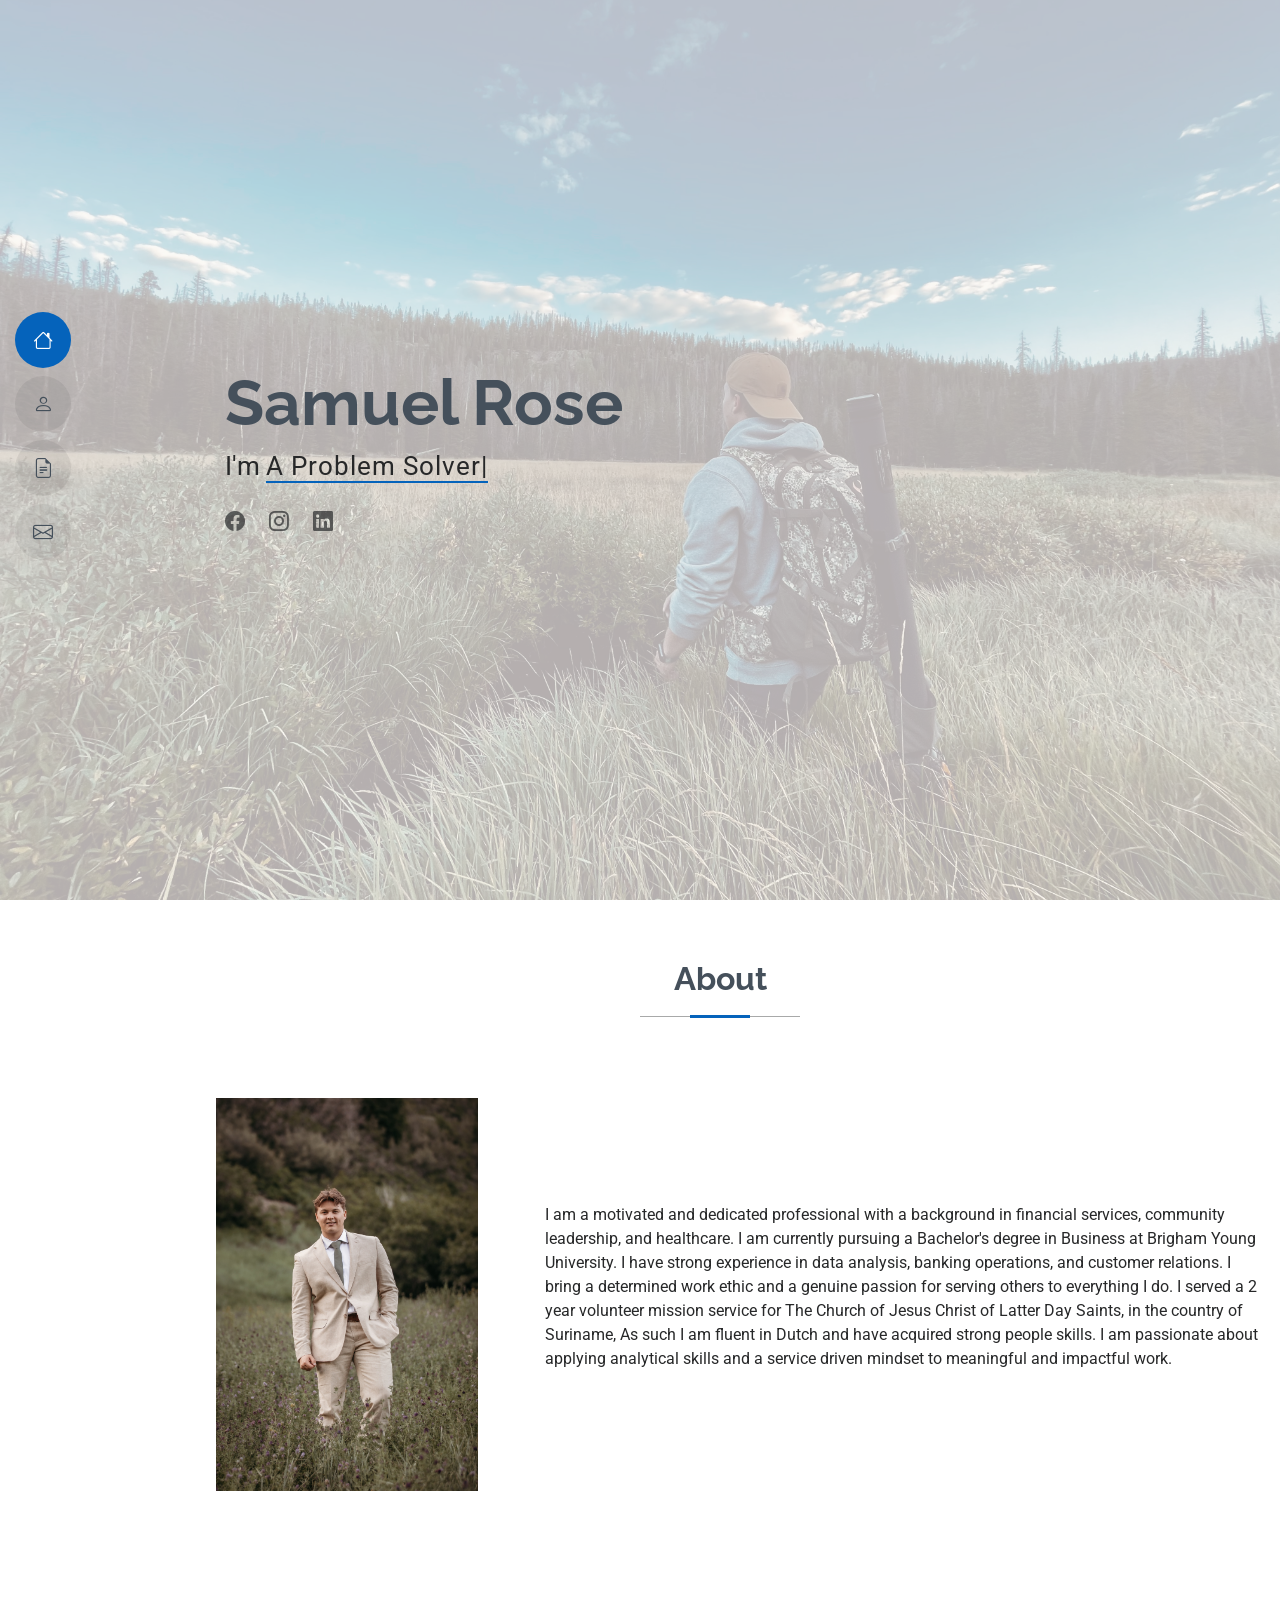
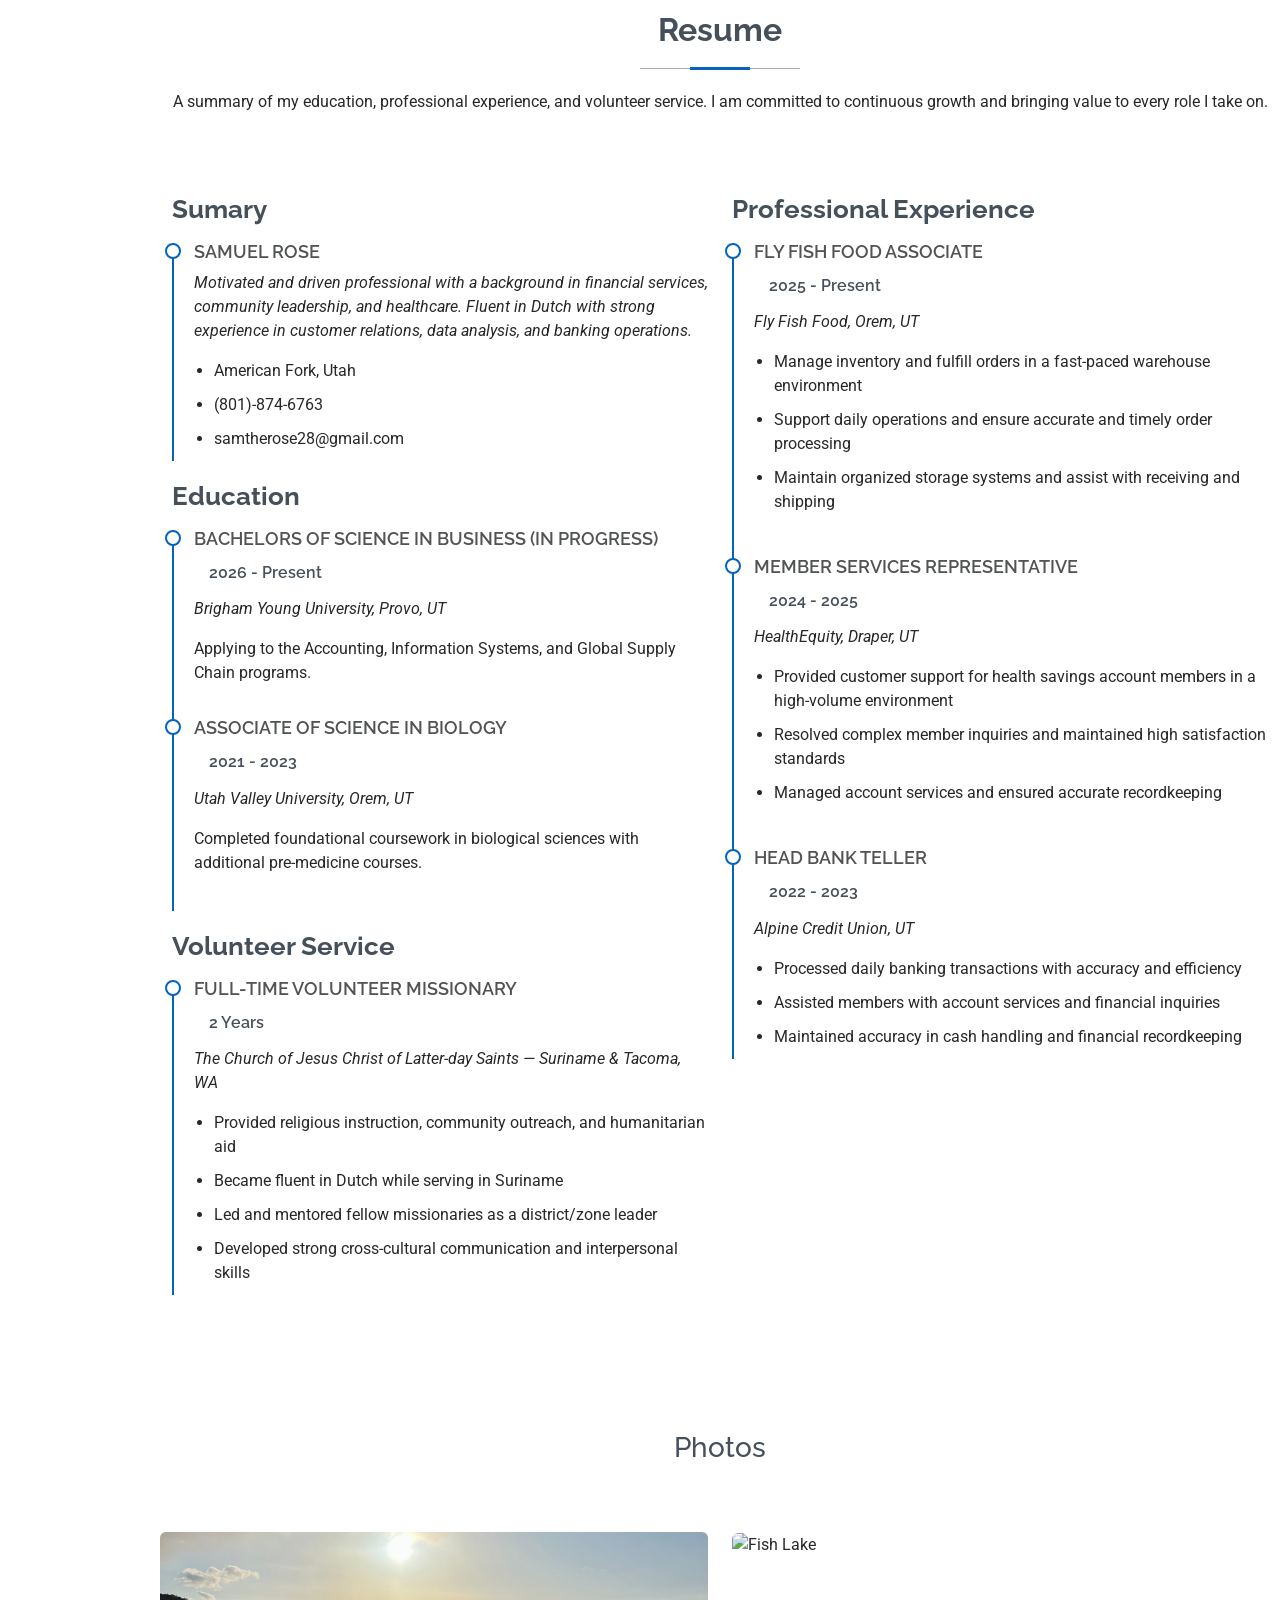
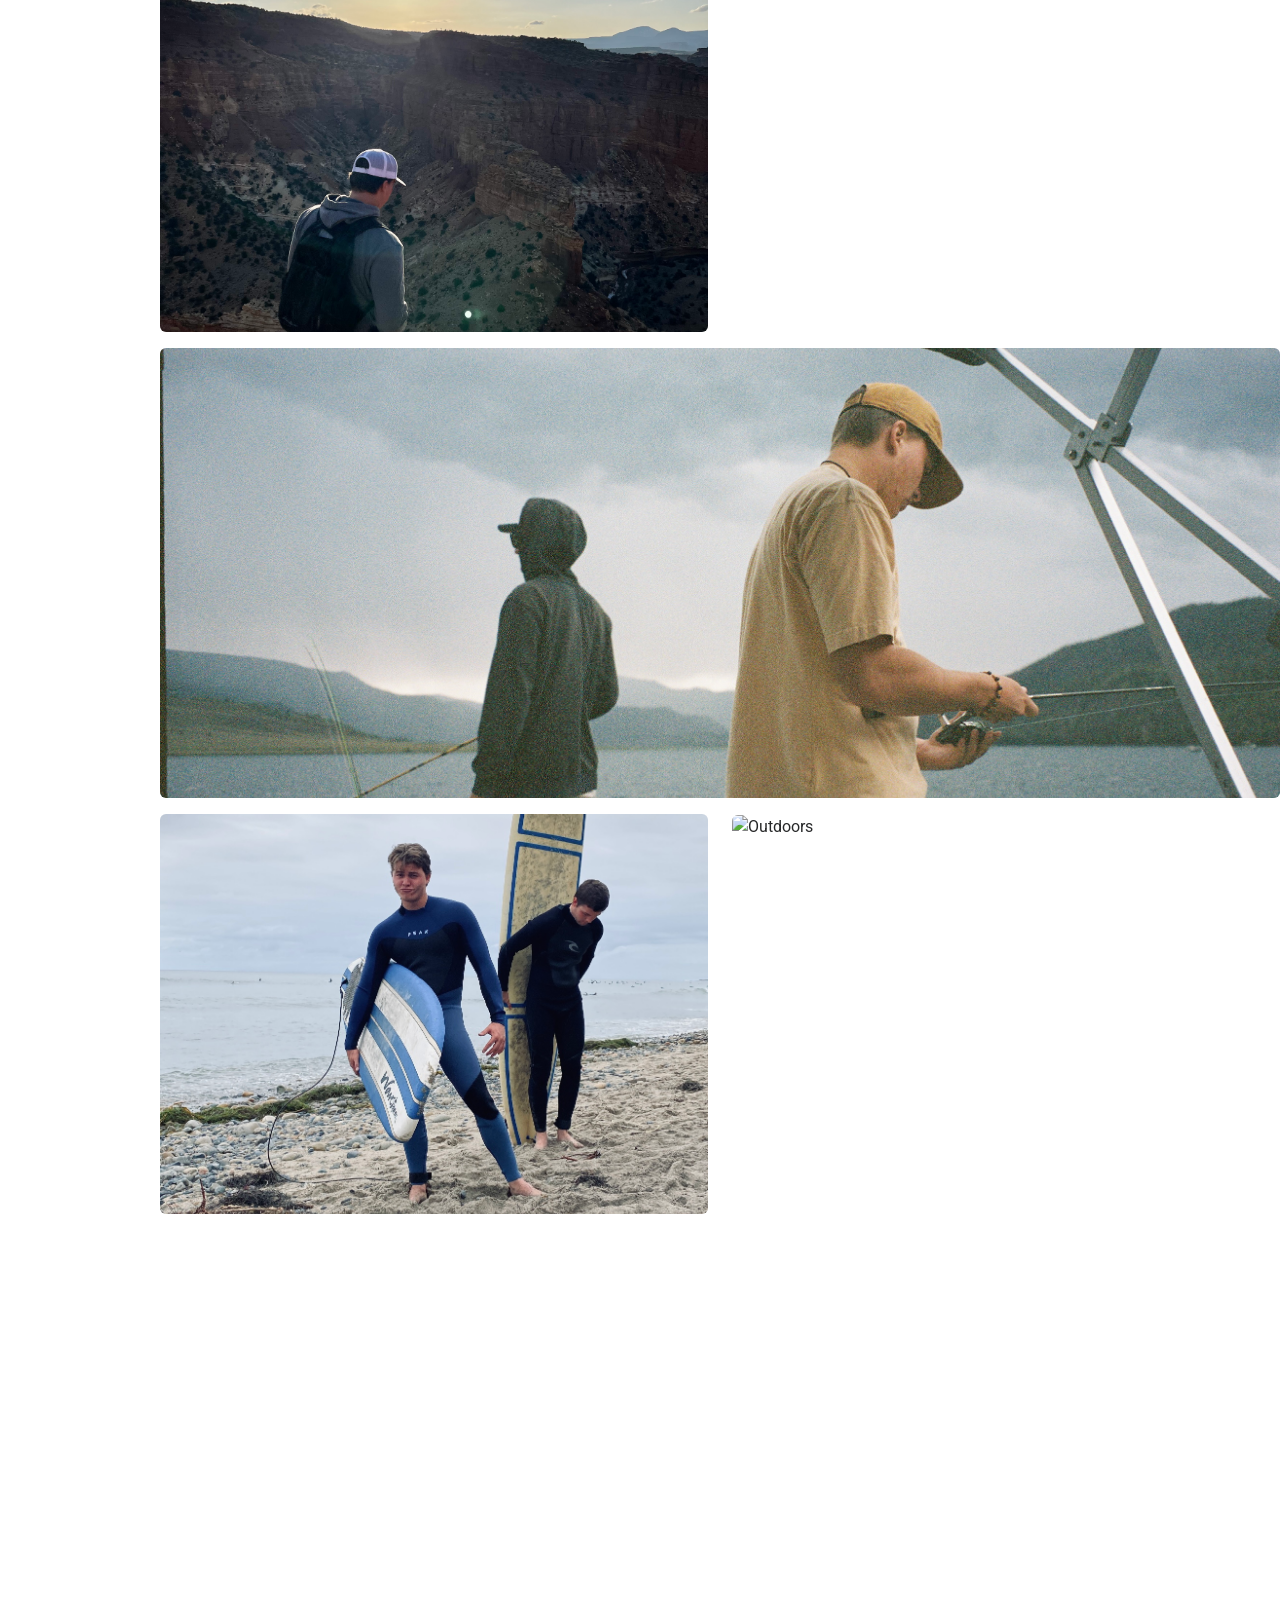
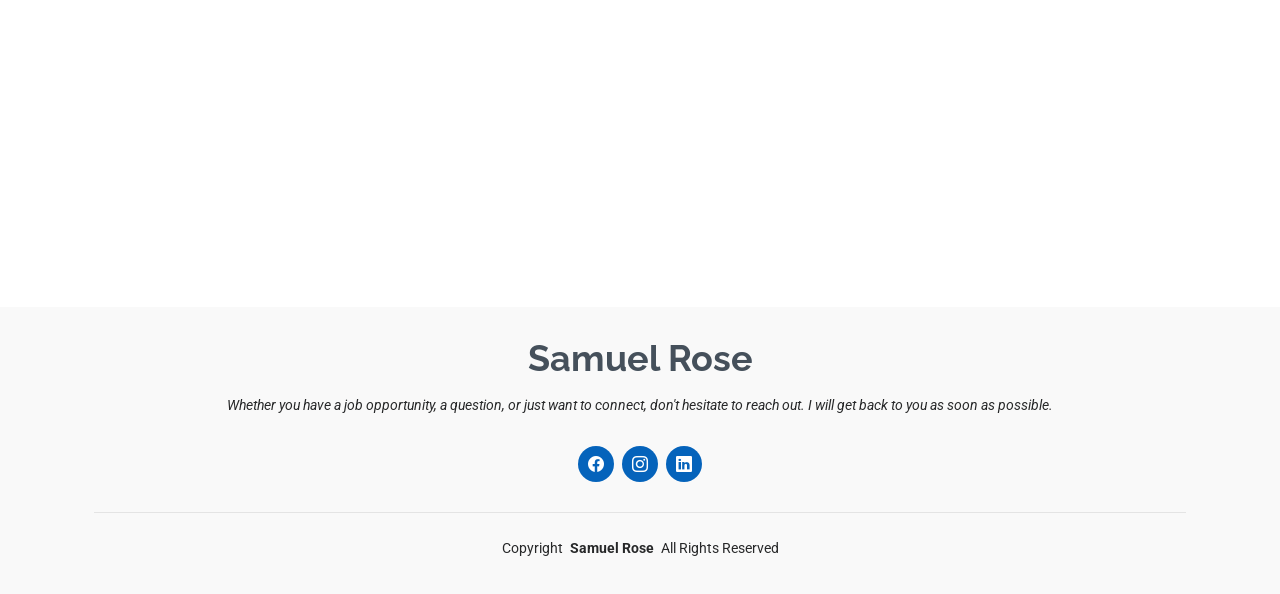
==== index.html @ a15b4a08 "Add files via upload" ====
<!DOCTYPE html>
<html lang="en">

<head>
  <meta charset="utf-8">
  <meta content="width=device-width, initial-scale=1.0" name="viewport">
  <title>Index - MyResume Bootstrap Template</title>
  <meta content="" name="description">
  <meta content="" name="keywords">

  <!-- Favicons -->
  <link href="assets/img/favicon.png" rel="icon">
  <link href="assets/img/apple-touch-icon.png" rel="apple-touch-icon">

  <!-- Fonts -->
  <link href="https://fonts.googleapis.com" rel="preconnect">
  <link href="https://fonts.gstatic.com" rel="preconnect" crossorigin>
  <link href="https://fonts.googleapis.com/css2?family=Roboto:ital,wght@0,100;0,300;0,400;0,500;0,700;0,900;1,100;1,300;1,400;1,500;1,700;1,900&family=Poppins:ital,wght@0,100;0,200;0,300;0,400;0,500;0,600;0,700;0,800;0,900;1,100;1,200;1,300;1,400;1,500;1,600;1,700;1,800;1,900&family=Raleway:ital,wght@0,100;0,200;0,300;0,400;0,500;0,600;0,700;0,800;0,900;1,100;1,200;1,300;1,400;1,500;1,600;1,700;1,800;1,900&display=swap" rel="stylesheet">

  <!-- Vendor CSS Files -->
  <link href="assets/vendor/bootstrap/css/bootstrap.min.css" rel="stylesheet">
  <link href="assets/vendor/bootstrap-icons/bootstrap-icons.css" rel="stylesheet">
  <link href="assets/vendor/aos/aos.css" rel="stylesheet">
  <link href="assets/vendor/glightbox/css/glightbox.min.css" rel="stylesheet">
  <link href="assets/vendor/swiper/swiper-bundle.min.css" rel="stylesheet">

  <!-- Main CSS File -->
  <link href="assets/css/main.css" rel="stylesheet">

  <!-- =======================================================
  * Template Name: MyResume
  * Template URL: https://bootstrapmade.com/free-html-bootstrap-template-my-resume/
  * Updated: Jun 29 2024 with Bootstrap v5.3.3
  * Author: BootstrapMade.com
  * License: https://bootstrapmade.com/license/
  ======================================================== -->
</head>

<body class="index-page">

  <header id="header" class="header d-flex flex-column justify-content-center">

    <i class="header-toggle d-xl-none bi bi-list"></i>

    <nav id="navmenu" class="navmenu">
      <ul>
        <li><a href="#hero" class="active"><i class="bi bi-house navicon"></i><span>Home</span></a></li>
        <li><a href="#about"><i class="bi bi-person navicon"></i><span>About</span></a></li>
        <li><a href="#resume"><i class="bi bi-file-earmark-text navicon"></i><span>Resume</span></a></li>
        <li><a href="#contact"><i class="bi bi-envelope navicon"></i><span>Contact</span></a></li>
      </ul>
    </nav>

  </header>

  <main class="main">

    <!-- Hero Section -->
    <section id="hero" class="hero section light-background">

      <img src="assets/img/outlook.jpeg" alt="">

      <div class="container" data-aos="zoom-out">
        <div class="row justify-content-center">
          <div class="col-lg-9">
            <h2>Samuel Rose</h2>
            <p>I'm <span class="typed" data-typed-items="A Problem Solver, A Community Leader, A BYU Buisness Student, "></span><span class="typed-cursor typed-cursor--blink" aria-hidden="true"></span></p>
            <div class="social-links">
              <!-- <a href="#"><i class="bi bi-twitter-x"></i></a> -->
              <a href="https://www.facebook.com/samuel.rose.71820/" target="_blank"><i class="bi bi-facebook"></i></a>
              <a href="https://www.instagram.com/slamboysam8/" target="_blank"><i class="bi bi-instagram"></i></a>
              <a href="https://www.linkedin.com/in/samuel-rose-536a78416/" target="_blank"><i class="bi bi-linkedin"></i></a>
            </div>
          </div>
        </div>
      </div>

    </section><!-- /Hero Section -->

    <!-- About Section -->
    <section id="about" class="about section">

      <!-- Section Title -->
      <div class="container section-title" data-aos="fade-up">
        <h2>About</h2>
        <p>
          
        </p>
      </div><!-- End Section Title -->
<!-- This section was not needed or wanted for my professional page at the moment. 
 may want to come back later to add. -->
      <div class="container" data-aos="fade-up" data-aos-delay="100">

        <div class="row gy-4 justify-content-center align-items-center">
  <div class="col-lg-4 order-1">
    <img src="assets/img/pro.JPG" class="img-fluid" alt="">
  </div>
  <div class="col-lg-8 order-2">
    <p>
      I am a motivated and dedicated professional with a background in financial services, 
          community leadership, and healthcare. I am currently pursuing a Bachelor's degree
          in Business at Brigham Young University. I have strong experience in data analysis, banking operations,
          and customer relations. I bring a determined work ethic 
          and a genuine passion for serving others to everything I do.
          I served a 2 year volunteer mission service for 
          The Church of Jesus Christ of Latter Day Saints, in the country of Suriname,
          As such I am fluent in Dutch and have acquired strong people skills.
          I am passionate about applying analytical skills and a service driven mindset to 
          meaningful and impactful work.
        </p>
  </div>
</div>
          <!-- <div class="col-lg-8 content">
            <h2>UI/UX Designer &amp; Web Developer.</h2>
            <p class="fst-italic py-3">
              Lorem ipsum dolor sit amet, consectetur adipiscing elit, sed do eiusmod tempor incididunt ut labore et dolore
              magna aliqua.
            </p>
            <div class="row">
              <div class="col-lg-6">
                <ul>
                  <li><i class="bi bi-chevron-right"></i> <strong>Birthday:</strong> <span>1 May 1995</span></li>
                  <li><i class="bi bi-chevron-right"></i> <strong>Website:</strong> <span>www.example.com</span></li>
                  <li><i class="bi bi-chevron-right"></i> <strong>Phone:</strong> <span>+123 456 7890</span></li>
                  <li><i class="bi bi-chevron-right"></i> <strong>City:</strong> <span>New York, USA</span></li>
                </ul>
              </div>
              <div class="col-lg-6">
                <ul>
                  <li><i class="bi bi-chevron-right"></i> <strong>Age:</strong> <span>30</span></li>
                  <li><i class="bi bi-chevron-right"></i> <strong>Degree:</strong> <span>Master</span></li>
                  <li><i class="bi bi-chevron-right"></i> <strong>Email:</strong> <span>email@example.com</span></li>
                  <li><i class="bi bi-chevron-right"></i> <strong>Freelance:</strong> <span>Available</span></li>
                </ul>
              </div>
            </div>
            <p class="py-3">
              Officiis eligendi itaque labore et dolorum mollitia officiis optio vero. Quisquam sunt adipisci omnis et ut. Nulla accusantium dolor incidunt officia tempore. Et eius omnis.
              Cupiditate ut dicta maxime officiis quidem quia. Sed et consectetur qui quia repellendus itaque neque.
            </p>
          </div>
        </div>

      </div> -->

    </section><!-- /About Section -->

    <!-- Stats Section -->
    <!--<section id="stats" class="stats section">

      <div class="container" data-aos="fade-up" data-aos-delay="100">

        <div class="row gy-4">

          <div class="col-lg-3 col-md-6 d-flex flex-column align-items-center">
            <i class="bi bi-emoji-smile"></i>
            <div class="stats-item">
              <span data-purecounter-start="0" data-purecounter-end="232" data-purecounter-duration="1" class="purecounter"></span>
              <p>Happy Clients</p>
            </div>
          </div>

          <div class="col-lg-3 col-md-6 d-flex flex-column align-items-center">
            <i class="bi bi-journal-richtext"></i>
            <div class="stats-item">
              <span data-purecounter-start="0" data-purecounter-end="521" data-purecounter-duration="1" class="purecounter"></span>
              <p>Projects</p>
            </div>
          </div> End Stats Item 

          <div class="col-lg-3 col-md-6 d-flex flex-column align-items-center">
            <i class="bi bi-headset"></i>
            <div class="stats-item">
              <span data-purecounter-start="0" data-purecounter-end="1463" data-purecounter-duration="1" class="purecounter"></span>
              <p>Hours Of Support</p>
            </div>
          </div> End Stats Item 

          <div class="col-lg-3 col-md-6 d-flex flex-column align-items-center">
            <i class="bi bi-people"></i>
            <div class="stats-item">
              <span data-purecounter-start="0" data-purecounter-end="15" data-purecounter-duration="1" class="purecounter"></span>
              <p>Hard Workers</p>
            </div>
          </div> End Stats Item 

        </div>

      </div>

     </section>/Stats Section  

     Skills Section 
    <section id="skills" class="skills section">

      <!-- Section Title 
      <div class="container section-title" data-aos="fade-up">
        <h2>Skills</h2>
        <p>Necessitatibus eius consequatur ex aliquid fuga eum quidem sint consectetur velit</p>
      </div> End Section Title 

      <div class="container" data-aos="fade-up" data-aos-delay="100">

        <div class="row skills-content skills-animation">

          <div class="col-lg-6">

            <div class="progress">
              <span class="skill"><span>HTML</span> <i class="val">100%</i></span>
              <div class="progress-bar-wrap">
                <div class="progress-bar" role="progressbar" aria-valuenow="100" aria-valuemin="0" aria-valuemax="100"></div>
              </div>
            </div> End Skills Item 

            <div class="progress">
              <span class="skill"><span>CSS</span> <i class="val">90%</i></span>
              <div class="progress-bar-wrap">
                <div class="progress-bar" role="progressbar" aria-valuenow="90" aria-valuemin="0" aria-valuemax="100"></div>
              </div>
            </div> End Skills Item 

            <div class="progress">
              <span class="skill"><span>JavaScript</span> <i class="val">75%</i></span>
              <div class="progress-bar-wrap">
                <div class="progress-bar" role="progressbar" aria-valuenow="75" aria-valuemin="0" aria-valuemax="100"></div>
              </div>
            </div> End Skills Item 

          </div>

          <div class="col-lg-6">

            <div class="progress">
              <span class="skill"><span>PHP</span> <i class="val">80%</i></span>
              <div class="progress-bar-wrap">
                <div class="progress-bar" role="progressbar" aria-valuenow="80" aria-valuemin="0" aria-valuemax="100"></div>
              </div>
            </div> End Skills Item 

            <div class="progress">
              <span class="skill"><span>WordPress/CMS</span> <i class="val">90%</i></span>
              <div class="progress-bar-wrap">
                <div class="progress-bar" role="progressbar" aria-valuenow="90" aria-valuemin="0" aria-valuemax="100"></div>
              </div>
            </div>!-- End Skills Item --

            <div class="progress">
              <span class="skill"><span>Photoshop</span> <i class="val">55%</i></span>
              <div class="progress-bar-wrap">
                <div class="progress-bar" role="progressbar" aria-valuenow="55" aria-valuemin="0" aria-valuemax="100"></div>
              </div>
            </div>!-- End Skills Item --

          </div>

        </div>

      </div>

    </section>!-- /Skills Section -->

    <!-- Resume Section -->
    <section id="resume" class="resume section">

      <!-- Section Title -->
      <div class="container section-title" data-aos="fade-up">
        <h2>Resume</h2>
        <p>A summary of my education, professional experience, and volunteer service. 
          I am committed to continuous growth and bringing value to every role I take on.</p>
      </div><!-- End Section Title -->

      <div class="container">

        <div class="row">

          <div class="col-lg-6" data-aos="fade-up" data-aos-delay="100">
            <h3 class="resume-title">Sumary</h3>

            <div class="resume-item pb-0">
              <h4>Samuel Rose</h4>
              <p><em>Motivated and driven professional with a background in financial services, community leadership, and healthcare. Fluent in Dutch with strong experience in customer relations, data analysis, and banking operations.</em></p>
              <ul>
                <li>American Fork, Utah</li>
                <li>(801)-874-6763</li>
                <li>samtherose28@gmail.com</li>
              </ul>
            </div><!-- Edn Resume Item -->

            <h3 class="resume-title">Education</h3>
            <div class="resume-item">
              <h4>Bachelors of Science in Business (in progress)</h4>
              <h5>2026 - Present</h5>
              <p><em>Brigham Young University, Provo, UT</em></p>
              <p>Applying to the Accounting, Information Systems, and Global Supply Chain programs.</p>
            </div><!-- Edn Resume Item -->

            <div class="resume-item">
              <h4>Associate of Science in Biology</h4>
              <h5>2021 - 2023</h5>
              <p><em>Utah Valley University, Orem, UT</em></p>
              <p>Completed foundational coursework in biological sciences with 
                additional pre-medicine courses.</p>
            </div><!-- End Resume Item -->

            <h3 class="resume-title">Volunteer Service</h3>
            <div class="resume-item">
              <h4>Full-Time Volunteer Missionary</h4>
              <h5>2 Years</h5>
              <p><em>The Church of Jesus Christ of Latter-day Saints — Suriname &amp; Tacoma, WA</em></p>
              <ul>
                <li>Provided religious instruction, community outreach, and humanitarian aid</li>
                <li>Became fluent in Dutch while serving in Suriname</li>
                <li>Led and mentored fellow missionaries as a district/zone leader</li>
                <li>Developed strong cross-cultural communication and interpersonal skills</li>
              </ul>
            </div><!-- End Resume Item -->

          </div>

          <div class="col-lg-6" data-aos="fade-up" data-aos-delay="200">
            <h3 class="resume-title">Professional Experience</h3>
            <div class="resume-item">
              <h4>Fly Fish Food Associate</h4>
              <h5>2025 - Present</h5>
              <p><em>Fly Fish Food, Orem, UT </em></p>
              <ul>
                <li>Manage inventory and fulfill orders in a fast-paced warehouse environment</li>
                <li>Support daily operations and ensure accurate and timely order processing</li>
                <li>Maintain organized storage systems and assist with receiving and shipping</li>
              </ul>
            </div><!-- Edn Resume Item -->

            <div class="resume-item">
              <h4>Member Services Representative</h4>
              <h5>2024 - 2025</h5>
              <p><em>HealthEquity, Draper, UT</em></p>
              <ul>
                <li>Provided customer support for health savings account members in a high-volume environment</li>
                <li>Resolved complex member inquiries and maintained high satisfaction standards</li>
                <li>Managed account services and ensured accurate recordkeeping</li>
              </ul>
            </div><!-- Edn Resume Item -->

            <div class="resume-item">
              <h4>Head Bank Teller</h4>
              <h5>2022 - 2023</h5>
              <p><em>Alpine Credit Union, UT</em></p>
              <ul>
                <li>Processed daily banking transactions with accuracy and efficiency</li>
                <li>Assisted members with account services and financial inquiries</li>
                <li>Maintained accuracy in cash handling and financial recordkeeping</li>
              </ul>
            </div><!-- End Resume Item -->

          </div>

        </div>

      </div>

      <!-- <div class="container text-center mt-4" data-aos="fade-up">
  <a href="#" class="btn btn-primary" target="_blank">View Full Resume</a> -->
  <!-- add scratch.html here!! -->
</div>

    </section><!-- /Resume Section -->

    <!-- Photos Section -->
<section id="photos" class="photos section">
  <!-- Section Title -->
      <div class="container section-title" data-aos="fade-up">
        <h3>Photos</h3>
      </div><!-- End Section Title -->


    <div class="row gy-3">

      <!-- Row 1: Two photos -->
      <div class="col-lg-6">
        <img src="assets/img/capitalReef.jpeg" class="img-fluid rounded w-100" style="height: 400px; object-fit: cover;" alt="Capital Reef">
      </div>
      <div class="col-lg-6">
        <img src="assets/img/classic.jpeg" class="img-fluid rounded w-100" style="height: 400px; object-fit: cover;" alt="Fish Lake">
      </div>

      <!-- Row 2: One wide photo -->
      <div class="col-12">
        <img src="assets/img/fishLake.JPG" class="img-fluid rounded w-100" style="height: 450px; object-fit: cover;" alt="Fishing">
      </div>

      <!-- Row 3: Two photos -->
      <div class="col-lg-6">
        <img src="assets/img/surfin.JPG" class="img-fluid rounded w-100" style="height: 400px; object-fit: cover;" alt="Surfing">
      </div>
      <div class="col-lg-6">
        <img src="assets/img/lookingAt.jpeg" class="img-fluid rounded w-100" style="height: 400px; object-fit: cover;" alt="Outdoors">
      </div>

    </div>
  </div>
</section>

    <!-- Contact Section -->
    <section id="contact" class="contact section">

      <!-- Section Title -->
      <div class="container section-title" data-aos="fade-up">
        <h2>Contact</h2>
        <p>Feel free to reach out with any questions or opportunities. I would love to connect!</p>
      </div><!-- End Section Title -->

      <div class="container" data-aos="fade" data-aos-delay="100">

        <div class="row gy-4">

          <div class="col-lg-4">
            <div class="info-item d-flex" data-aos="fade-up" data-aos-delay="200">
              <i class="bi bi-geo-alt flex-shrink-0"></i>
              <div>
                <h3>Address</h3>
                <p>American Fork, Utah, 84003</p>
              </div>
            </div><!-- End Info Item -->

            <div class="info-item d-flex" data-aos="fade-up" data-aos-delay="300">
              <i class="bi bi-telephone flex-shrink-0"></i>
              <div>
                <h3>Call or Text</h3>
                <p>+1 (801)-874-6763 </p>
              </div>
            </div><!-- End Info Item -->

            <div class="info-item d-flex" data-aos="fade-up" data-aos-delay="400">
              <i class="bi bi-envelope flex-shrink-0"></i>
              <div>
                <h3>Email</h3>
                <p>samtherose28@gmail.com</p>
              </div>
            </div><!-- End Info Item -->

          </div>

          <div class="col-lg-8">
            <form action="https://formspree.io/f/xykaoglz" method="post" class="php-email-form" data-aos="fade-up" data-aos-delay="200">
              <div class="row gy-4">

                <div class="col-md-6">
                  <input type="text" name="name" class="form-control" placeholder="Your Name" required="">
                </div>

                <div class="col-md-6 ">
                  <input type="email" class="form-control" name="email" placeholder="Your Email" required="">
                </div>

                <div class="col-md-12">
                  <input type="text" class="form-control" name="subject" placeholder="Subject" required="">
                </div>

                <div class="col-md-12">
                  <textarea class="form-control" name="message" rows="6" placeholder="Message" required=""></textarea>
                </div>

                <div class="col-md-12 text-center">
                  <div class="loading">Loading</div>
                  <div class="error-message"></div>
                  <div class="sent-message">Your message has been sent. Thank you!</div>

                  <button type="submit">Send Message</button>
                </div>

              </div>
            </form>
          </div><!-- End Contact Form -->

        </div>

      </div>

    </section><!-- /Contact Section -->

  </main>

  <footer id="footer" class="footer position-relative light-background">
    <div class="container">
      <h3 class="sitename">Samuel Rose</h3>
      <p>Whether you have a job opportunity, a question, or just want to connect, don't hesitate to reach out. I will get back to you as soon as possible.</p>
      <div class="social-links d-flex justify-content-center">
        <!-- <a href=""><i class="bi bi-twitter-x"></i></a> -->
        <a href=""><i class="bi bi-facebook"></i></a>
        <a href=""><i class="bi bi-instagram"></i></a>
        <!-- <a href=""><i class="bi bi-skype"></i></a> -->
        <a href=""><i class="bi bi-linkedin"></i></a>
      </div>
      <div class="container">
        <div class="copyright">
          <span>Copyright</span> <strong class="px-1 sitename">Samuel Rose</strong> <span>All Rights Reserved</span>
        </div>
        <div class="credits">
          <!-- All the links in the footer should remain intact. -->
          <!-- You can delete the links only if you've purchased the pro version. -->
          <!-- Licensing information: https://bootstrapmade.com/license/ -->
          <!-- Purchase the pro version with working PHP/AJAX contact form: [buy-url] -->
          
        </div>
      </div>
    </div>
  </footer>

  <!-- Scroll Top -->
  <a href="#" id="scroll-top" class="scroll-top d-flex align-items-center justify-content-center"><i class="bi bi-arrow-up-short"></i></a>

  <!-- Preloader -->
  <div id="preloader"></div>

  <!-- Vendor JS Files -->
  <script src="assets/vendor/bootstrap/js/bootstrap.bundle.min.js"></script>
  <script src="assets/vendor/php-email-form/validate.js"></script>
  <script src="assets/vendor/aos/aos.js"></script>
  <script src="assets/vendor/typed.js/typed.umd.js"></script>
  <script src="assets/vendor/purecounter/purecounter_vanilla.js"></script>
  <script src="assets/vendor/waypoints/noframework.waypoints.js"></script>
  <script src="assets/vendor/glightbox/js/glightbox.min.js"></script>
  <script src="assets/vendor/imagesloaded/imagesloaded.pkgd.min.js"></script>
  <script src="assets/vendor/isotope-layout/isotope.pkgd.min.js"></script>
  <script src="assets/vendor/swiper/swiper-bundle.min.js"></script>

  <!-- Main JS File -->
  <script src="assets/js/main.js"></script>

</body>

</html>
---- assets/css/main.css ----
/**
* Template Name: MyResume
* Template URL: https://bootstrapmade.com/free-html-bootstrap-template-my-resume/
* Updated: Jun 29 2024 with Bootstrap v5.3.3
* Author: BootstrapMade.com
* License: https://bootstrapmade.com/license/
*/

/*--------------------------------------------------------------
# Font & Color Variables
# Help: https://bootstrapmade.com/color-system/
--------------------------------------------------------------*/
/* Fonts */
:root {
  --default-font: "Roboto",  system-ui, -apple-system, "Segoe UI", Roboto, "Helvetica Neue", Arial, "Noto Sans", "Liberation Sans", sans-serif, "Apple Color Emoji", "Segoe UI Emoji", "Segoe UI Symbol", "Noto Color Emoji";
  --heading-font: "Raleway",  sans-serif;
  --nav-font: "Poppins",  sans-serif;
}

/* Global Colors - The following color variables are used throughout the website. Updating them here will change the color scheme of the entire website */
:root { 
  --background-color: #ffffff; /* Background color for the entire website, including individual sections */
  --default-color: #272829; /* Default color used for the majority of the text content across the entire website */
  --heading-color: #45505b; /* Color for headings, subheadings and title throughout the website */
  --accent-color: #0563bb; /* Accent color that represents your brand on the website. It's used for buttons, links, and other elements that need to stand out */
  --surface-color: #ffffff; /* The surface color is used as a background of boxed elements within sections, such as cards, icon boxes, or other elements that require a visual separation from the global background. */
  --contrast-color: #ffffff; /* Contrast color for text, ensuring readability against backgrounds of accent, heading, or default colors. */
}

/* Nav Menu Colors - The following color variables are used specifically for the navigation menu. They are separate from the global colors to allow for more customization options */
:root {
  --nav-color: #45505b;  /* The default color of the main navmenu links */
  --nav-hover-color: #0563bb; /* Applied to main navmenu links when they are hovered over or active */
  --nav-mobile-background-color: #ffffff; /* Used as the background color for mobile navigation menu */
  --nav-dropdown-background-color: #ffffff; /* Used as the background color for dropdown items that appear when hovering over primary navigation items */
  --nav-dropdown-color: #212529; /* Used for navigation links of the dropdown items in the navigation menu. */
  --nav-dropdown-hover-color: #0563bb; /* Similar to --nav-hover-color, this color is applied to dropdown navigation links when they are hovered over. */
}

/* Color Presets - These classes override global colors when applied to any section or element, providing reuse of the sam color scheme. */

.light-background {
  --background-color: #f9f9f9;
  --surface-color: #ffffff;
}

.dark-background {
  --background-color: #060606;
  --default-color: #ffffff;
  --heading-color: #ffffff;
  --surface-color: #252525;
  --contrast-color: #ffffff;
}

/* Smooth scroll */
:root {
  scroll-behavior: smooth;
}

/*--------------------------------------------------------------
# General Styling & Shared Classes
--------------------------------------------------------------*/
body {
  color: var(--default-color);
  background-color: var(--background-color);
  font-family: var(--default-font);
}

a {
  color: var(--accent-color);
  text-decoration: none;
  transition: 0.3s;
}

a:hover {
  color: color-mix(in srgb, var(--accent-color), transparent 25%);
  text-decoration: none;
}

h1,
h2,
h3,
h4,
h5,
h6 {
  color: var(--heading-color);
  font-family: var(--heading-font);
}

/* PHP Email Form Messages
------------------------------*/
.php-email-form .error-message {
  display: none;
  background: #df1529;
  color: #ffffff;
  text-align: left;
  padding: 15px;
  margin-bottom: 24px;
  font-weight: 600;
}

.php-email-form .sent-message {
  display: none;
  color: #ffffff;
  background: #059652;
  text-align: center;
  padding: 15px;
  margin-bottom: 24px;
  font-weight: 600;
}

.php-email-form .loading {
  display: none;
  background: var(--surface-color);
  text-align: center;
  padding: 15px;
  margin-bottom: 24px;
}

.php-email-form .loading:before {
  content: "";
  display: inline-block;
  border-radius: 50%;
  width: 24px;
  height: 24px;
  margin: 0 10px -6px 0;
  border: 3px solid var(--accent-color);
  border-top-color: var(--surface-color);
  animation: php-email-form-loading 1s linear infinite;
}

@keyframes php-email-form-loading {
  0% {
    transform: rotate(0deg);
  }

  100% {
    transform: rotate(360deg);
  }
}

/*--------------------------------------------------------------
# Global Header
--------------------------------------------------------------*/
.header {
  color: var(--default-color);
  position: fixed;
  top: 0;
  left: 0;
  bottom: 0;
  padding: 0 15px;
  transition: all ease-in-out 0.3s;
  overflow-y: auto;
  z-index: 997;
  min-width: 200px;
}

@media (max-width: 1199px) {
  .header {
    background-color: var(--background-color);
    border-right: 1px solid color-mix(in srgb, var(--default-color), transparent 90%);
    width: 300px;
    left: -100%;
  }
}

@media (min-width: 1200px) and (max-width: 1600px) {
  .header~main {
    margin-left: 160px;
  }

  .header~main .hero {
    margin-left: -160px;
    width: 100vw;
  }
}

.header.header-show {
  left: 0;
}

.header .header-toggle {
  color: var(--contrast-color);
  background-color: var(--accent-color);
  font-size: 22px;
  display: flex;
  align-items: center;
  justify-content: center;
  width: 40px;
  height: 40px;
  border-radius: 50%;
  cursor: pointer;
  position: fixed;
  top: 15px;
  right: 15px;
  z-index: 9999;
  transition: background-color 0.3s;
}

.header .header-toggle:hover {
  color: var(--contrast-color);
  background-color: color-mix(in srgb, var(--accent-color) 90%, white 15%);
}

/*--------------------------------------------------------------
# Navigation Menu
--------------------------------------------------------------*/
.navmenu {
  padding: 0;
  z-index: 9997;
}

.navmenu ul {
  list-style: none;
  padding: 0 0 20px 0;
  margin: 0;
  width: 140px;
}

.navmenu a,
.navmenu a:focus {
  color: var(--nav-color);
  font-family: var(--nav-font);
  display: flex;
  align-items: center;
  padding: 10px 18px;
  margin-bottom: 8px;
  font-size: 15px;
  border-radius: 50px;
  background: color-mix(in srgb, var(--default-color), transparent 92%);
  height: 56px;
  width: 100%;
  overflow: hidden;
  transition: 0.3s;
}

.navmenu a i,
.navmenu a:focus i {
  font-size: 20px;
}

.navmenu a span,
.navmenu a:focus span {
  padding: 0 5px 0 7px;
}

@media (min-width: 992px) {

  .navmenu a,
  .navmenu a:focus {
    max-width: 56px;
  }

  .navmenu a span,
  .navmenu a:focus span {
    display: none;
  }
}

.navmenu a:hover,
.navmenu .active,
.navmenu .active:focus,
.navmenu li:hover>a {
  color: var(--contrast-color);
  background: var(--nav-hover-color);
}

.navmenu a:hover,
.navmenu li:hover>a {
  max-width: 100%;
  color: var(--contrast-color);
}

.navmenu a:hover span,
.navmenu li:hover>a span {
  display: block;
}

/*--------------------------------------------------------------
# Global Footer
--------------------------------------------------------------*/
.footer {
  color: var(--default-color);
  background-color: var(--background-color);
  font-size: 14px;
  text-align: center;
  padding: 30px 0;
  position: relative;
}

.footer h3 {
  font-size: 36px;
  font-weight: 700;
  position: relative;
  padding: 0;
  margin: 0 0 15px 0;
}

.footer p {
  font-size: 15;
  font-style: italic;
  padding: 0;
  margin: 0 0 30px 0;
}

.footer .social-links {
  margin: 0 0 30px 0;
}

.footer .social-links a {
  font-size: 16px;
  display: flex;
  align-items: center;
  justify-content: center;
  background: var(--accent-color);
  color: var(--contrast-color);
  line-height: 1;
  margin: 0 4px;
  border-radius: 50%;
  text-align: center;
  width: 36px;
  height: 36px;
  transition: 0.3s;
}

.footer .social-links a:hover {
  background: color-mix(in srgb, var(--accent-color), transparent 20%);
  text-decoration: none;
}

.footer .copyright {
  padding-top: 25px;
  border-top: 1px solid color-mix(in srgb, var(--default-color), transparent 90%);
}

.footer .credits {
  font-size: 13px;
  padding-top: 5px;
}

/*--------------------------------------------------------------
# Preloader
--------------------------------------------------------------*/
#preloader {
  position: fixed;
  inset: 0;
  z-index: 999999;
  overflow: hidden;
  background: var(--background-color);
  transition: all 0.6s ease-out;
}

#preloader:before {
  content: "";
  position: fixed;
  top: calc(50% - 30px);
  left: calc(50% - 30px);
  border: 6px solid #ffffff;
  border-color: var(--accent-color) transparent var(--accent-color) transparent;
  border-radius: 50%;
  width: 60px;
  height: 60px;
  animation: animate-preloader 1.5s linear infinite;
}

@keyframes animate-preloader {
  0% {
    transform: rotate(0deg);
  }

  100% {
    transform: rotate(360deg);
  }
}

/*--------------------------------------------------------------
# Scroll Top Button
--------------------------------------------------------------*/
.scroll-top {
  position: fixed;
  visibility: hidden;
  opacity: 0;
  right: 15px;
  bottom: -15px;
  z-index: 99999;
  background-color: var(--accent-color);
  width: 44px;
  height: 44px;
  border-radius: 50px;
  transition: all 0.4s;
}

.scroll-top i {
  font-size: 24px;
  color: var(--contrast-color);
  line-height: 0;
}

.scroll-top:hover {
  background-color: color-mix(in srgb, var(--accent-color), transparent 20%);
  color: var(--contrast-color);
}

.scroll-top.active {
  visibility: visible;
  opacity: 1;
  bottom: 15px;
}

/*--------------------------------------------------------------
# Disable aos animation delay on mobile devices
--------------------------------------------------------------*/
@media screen and (max-width: 768px) {
  [data-aos-delay] {
    transition-delay: 0 !important;
  }
}

/*--------------------------------------------------------------
# Global Page Titles & Breadcrumbs
--------------------------------------------------------------*/
.page-title {
  --background-color: color-mix(in srgb, var(--default-color), transparent 96%);
  color: var(--default-color);
  background-color: var(--background-color);
  padding: 20px 0;
  position: relative;
}

.page-title h1 {
  font-size: 28px;
  font-weight: 700;
  margin: 0;
}

.page-title .breadcrumbs ol {
  display: flex;
  flex-wrap: wrap;
  list-style: none;
  padding: 0 0 10px 0;
  margin: 0;
  font-size: 14px;
  font-weight: 400;
}

.page-title .breadcrumbs ol li+li {
  padding-left: 10px;
}

.page-title .breadcrumbs ol li+li::before {
  content: "/";
  display: inline-block;
  padding-right: 10px;
  color: color-mix(in srgb, var(--default-color), transparent 70%);
}

/*--------------------------------------------------------------
# Global Sections
--------------------------------------------------------------*/
section,
.section {
  color: var(--default-color);
  background-color: var(--background-color);
  padding: 60px 0;
  overflow: clip;
}

/*--------------------------------------------------------------
# Global Section Titles
--------------------------------------------------------------*/
.section-title {
  text-align: center;
  padding-bottom: 60px;
  position: relative;
}

.section-title h2 {
  font-size: 32px;
  font-weight: 700;
  margin-bottom: 20px;
  padding-bottom: 20px;
  position: relative;
}

.section-title h2:before {
  content: "";
  position: absolute;
  display: block;
  width: 160px;
  height: 1px;
  background: color-mix(in srgb, var(--default-color), transparent 60%);
  left: 0;
  right: 0;
  bottom: 1px;
  margin: auto;
}

.section-title h2::after {
  content: "";
  position: absolute;
  display: block;
  width: 60px;
  height: 3px;
  background: var(--accent-color);
  left: 0;
  right: 0;
  bottom: 0;
  margin: auto;
}

.section-title p {
  margin-bottom: 0;
}

/*--------------------------------------------------------------
# Hero Section
--------------------------------------------------------------*/
.hero {
  width: 100%;
  min-height: 100vh;
  position: relative;
  padding: 80px 0;
  display: flex;
  align-items: center;
  justify-content: center;
}

.hero img {
  position: absolute;
  inset: 0;
  display: block;
  width: 100%;
  height: 100%;
  object-fit: cover;
  z-index: 1;
}

.hero:before {
  content: "";
  background: color-mix(in srgb, var(--background-color), transparent 30%);
  position: absolute;
  inset: 0;
  z-index: 2;
}

.hero .container {
  position: relative;
  z-index: 3;
}

.hero h2 {
  margin: 0;
  font-size: 64px;
  font-weight: 700;
}

.hero p {
  margin: 5px 0 0 0;
  font-size: 26px;
}

.hero p span {
  letter-spacing: 1px;
  border-bottom: 2px solid var(--accent-color);
}

.hero .social-links {
  margin-top: 25px;
}

.hero .social-links a {
  font-size: 20px;
  display: inline-block;
  color: color-mix(in srgb, var(--default-color), transparent 30%);
  line-height: 1;
  margin-right: 20px;
  transition: 0.3s;
}

.hero .social-links a:hover {
  color: var(--accent-color);
}

@media (max-width: 768px) {
  .hero h2 {
    font-size: 32px;
  }

  .hero p {
    font-size: 20px;
  }
}

/*--------------------------------------------------------------
# About Section
--------------------------------------------------------------*/
.about .content h2 {
  font-weight: 700;
  font-size: 24px;
}

.about .content ul {
  list-style: none;
  padding: 0;
}

.about .content ul li {
  margin-bottom: 20px;
  display: flex;
  align-items: center;
}

.about .content ul strong {
  margin-right: 10px;
}

.about .content ul i {
  font-size: 16px;
  margin-right: 5px;
  color: var(--accent-color);
  line-height: 0;
}

.about .col-lg-4 img {
  max-width: 75%;
  display: block;
  margin: 0 auto;
}

/*--------------------------------------------------------------
# Stats Section
--------------------------------------------------------------*/
.stats i {
  background-color: var(--accent-color);
  color: var(--contrast-color);
  width: 54px;
  height: 54px;
  font-size: 24px;
  border-radius: 50px;
  display: inline-flex;
  align-items: center;
  justify-content: center;
  position: relative;
  z-index: 1;
}

.stats .stats-item {
  margin-top: 10px;
  width: 100%;
  position: relative;
  text-align: center;
  z-index: 0;
}

.stats .stats-item span {
  font-size: 36px;
  display: block;
  font-weight: 700;
  color: color-mix(in srgb, var(--default-color), transparent 20%);
}

.stats .stats-item p {
  padding: 0;
  margin: 0;
  color: color-mix(in srgb, var(--default-color), transparent 50%);
  font-size: 16px;
}

/*--------------------------------------------------------------
# Skills Section
--------------------------------------------------------------*/
.skills .progress {
  height: 60px;
  display: block;
  background: none;
  border-radius: 0;
}

.skills .progress .skill {
  color: var(--heading-color);
  padding: 0;
  margin: 0 0 6px 0;
  text-transform: uppercase;
  display: block;
  font-weight: 600;
  font-family: var(--heading-font);
}

.skills .progress .skill .val {
  float: right;
  font-style: normal;
}

.skills .progress-bar-wrap {
  background: color-mix(in srgb, var(--default-color), transparent 90%);
  height: 10px;
}

.skills .progress-bar {
  width: 1px;
  height: 10px;
  transition: 0.9s;
  background-color: var(--accent-color);
}

/*--------------------------------------------------------------
# Resume Section
--------------------------------------------------------------*/
.resume .resume-title {
  color: var(--heading-color);
  font-size: 26px;
  font-weight: 700;
  margin-top: 20px;
  margin-bottom: 20px;
}

.resume .resume-item {
  padding: 0 0 20px 20px;
  margin-top: -2px;
  border-left: 2px solid var(--accent-color);
  position: relative;
}

.resume .resume-item h4 {
  line-height: 18px;
  font-size: 18px;
  font-weight: 600;
  text-transform: uppercase;
  color: color-mix(in srgb, var(--default-color), transparent 20%);
  margin-bottom: 10px;
}

.resume .resume-item h5 {
  font-size: 16px;
  padding: 5px 15px;
  display: inline-block;
  font-weight: 600;
  margin-bottom: 10px;
}

.resume .resume-item ul {
  padding-left: 20px;
}

.resume .resume-item ul li {
  padding-bottom: 10px;
}

.resume .resume-item:last-child {
  padding-bottom: 0;
}

.resume .resume-item::before {
  content: "";
  position: absolute;
  width: 16px;
  height: 16px;
  border-radius: 50px;
  left: -9px;
  top: 0;
  background: var(--background-color);
  border: 2px solid var(--accent-color);
}

/*--------------------------------------------------------------
# Portfolio Section
--------------------------------------------------------------*/
.portfolio .portfolio-filters {
  padding: 0;
  margin: 0 auto 20px auto;
  list-style: none;
  text-align: center;
}

.portfolio .portfolio-filters li {
  cursor: pointer;
  display: inline-block;
  padding: 8px 20px 10px 20px;
  margin: 0;
  font-size: 15px;
  font-weight: 500;
  line-height: 1;
  margin-bottom: 5px;
  border-radius: 50px;
  transition: all 0.3s ease-in-out;
  font-family: var(--heading-font);
}

.portfolio .portfolio-filters li:hover,
.portfolio .portfolio-filters li.filter-active {
  color: var(--contrast-color);
  background-color: var(--accent-color);
}

.portfolio .portfolio-filters li:first-child {
  margin-left: 0;
}

.portfolio .portfolio-filters li:last-child {
  margin-right: 0;
}

@media (max-width: 575px) {
  .portfolio .portfolio-filters li {
    font-size: 14px;
    margin: 0 0 10px 0;
  }
}

.portfolio .portfolio-item {
  position: relative;
  overflow: hidden;
}

.portfolio .portfolio-item .portfolio-info {
  opacity: 0;
  position: absolute;
  left: 12px;
  right: 12px;
  bottom: -100%;
  z-index: 3;
  transition: all ease-in-out 0.5s;
  background: color-mix(in srgb, var(--background-color), transparent 10%);
  padding: 15px;
}

.portfolio .portfolio-item .portfolio-info h4 {
  font-size: 18px;
  font-weight: 600;
  padding-right: 50px;
}

.portfolio .portfolio-item .portfolio-info p {
  color: color-mix(in srgb, var(--default-color), transparent 30%);
  font-size: 14px;
  margin-bottom: 0;
  padding-right: 50px;
}

.portfolio .portfolio-item .portfolio-info .preview-link,
.portfolio .portfolio-item .portfolio-info .details-link {
  position: absolute;
  right: 50px;
  font-size: 24px;
  top: calc(50% - 14px);
  color: color-mix(in srgb, var(--default-color), transparent 30%);
  transition: 0.3s;
  line-height: 0;
}

.portfolio .portfolio-item .portfolio-info .preview-link:hover,
.portfolio .portfolio-item .portfolio-info .details-link:hover {
  color: var(--accent-color);
}

.portfolio .portfolio-item .portfolio-info .details-link {
  right: 14px;
  font-size: 28px;
}

.portfolio .portfolio-item:hover .portfolio-info {
  opacity: 1;
  bottom: 0;
}

/*--------------------------------------------------------------
# Services Section
--------------------------------------------------------------*/
.services .service-item {
  background-color: var(--surface-color);
  box-shadow: 0px 5px 90px 0px rgba(0, 0, 0, 0.1);
  height: 100%;
  padding: 60px 30px;
  text-align: center;
  transition: 0.3s;
  border-radius: 5px;
}

.services .service-item .icon {
  margin: 0 auto;
  width: 100px;
  height: 100px;
  display: flex;
  align-items: center;
  justify-content: center;
  transition: ease-in-out 0.3s;
  position: relative;
}

.services .service-item .icon i {
  font-size: 36px;
  transition: 0.5s;
  position: relative;
}

.services .service-item .icon svg {
  position: absolute;
  top: 0;
  left: 0;
}

.services .service-item .icon svg path {
  transition: 0.5s;
  fill: color-mix(in srgb, var(--default-color), transparent 95%);
}

.services .service-item h3 {
  font-weight: 700;
  margin: 10px 0 15px 0;
  font-size: 22px;
}

.services .service-item p {
  line-height: 24px;
  font-size: 14px;
  margin-bottom: 0;
}

.services .service-item:hover {
  box-shadow: 0px 5px 35px 0px rgba(0, 0, 0, 0.1);
}

.services .service-item.item-cyan i {
  color: #0dcaf0;
}

.services .service-item.item-cyan:hover .icon i {
  color: #fff;
}

.services .service-item.item-cyan:hover .icon path {
  fill: #0dcaf0;
}

.services .service-item.item-orange i {
  color: #fd7e14;
}

.services .service-item.item-orange:hover .icon i {
  color: #fff;
}

.services .service-item.item-orange:hover .icon path {
  fill: #fd7e14;
}

.services .service-item.item-teal i {
  color: #20c997;
}

.services .service-item.item-teal:hover .icon i {
  color: #fff;
}

.services .service-item.item-teal:hover .icon path {
  fill: #20c997;
}

.services .service-item.item-red i {
  color: #df1529;
}

.services .service-item.item-red:hover .icon i {
  color: #fff;
}

.services .service-item.item-red:hover .icon path {
  fill: #df1529;
}

.services .service-item.item-indigo i {
  color: #6610f2;
}

.services .service-item.item-indigo:hover .icon i {
  color: #fff;
}

.services .service-item.item-indigo:hover .icon path {
  fill: #6610f2;
}

.services .service-item.item-pink i {
  color: #f3268c;
}

.services .service-item.item-pink:hover .icon i {
  color: #fff;
}

.services .service-item.item-pink:hover .icon path {
  fill: #f3268c;
}

/*--------------------------------------------------------------
# Testimonials Section
--------------------------------------------------------------*/
.testimonials .testimonials-carousel,
.testimonials .testimonials-slider {
  overflow: hidden;
}

.testimonials .testimonial-item .testimonial-content {
  border-left: 3px solid var(--accent-color);
  padding-left: 30px;
}

.testimonials .testimonial-item .testimonial-img {
  border-radius: 50%;
  border: 4px solid var(--background-color);
  margin: 0 auto;
}

.testimonials .testimonial-item h3 {
  font-size: 20px;
  font-weight: bold;
  margin: 10px 0 5px 0;
}

.testimonials .testimonial-item h4 {
  font-size: 14px;
  color: color-mix(in srgb, var(--default-color), transparent 40%);
  margin: 0 0 10px 0;
}

.testimonials .testimonial-item .stars i {
  color: #ffc107;
  margin: 0 1px;
}

.testimonials .testimonial-item .quote-icon-left,
.testimonials .testimonial-item .quote-icon-right {
  color: color-mix(in srgb, var(--accent-color), transparent 50%);
  font-size: 26px;
  line-height: 0;
}

.testimonials .testimonial-item .quote-icon-left {
  display: inline-block;
  left: -5px;
  position: relative;
}

.testimonials .testimonial-item .quote-icon-right {
  display: inline-block;
  right: -5px;
  position: relative;
  top: 10px;
  transform: scale(-1, -1);
}

.testimonials .testimonial-item p {
  font-style: italic;
}

.testimonials .swiper-wrapper {
  height: auto;
}

.testimonials .swiper-pagination {
  margin-top: 30px;
  position: relative;
}

.testimonials .swiper-pagination .swiper-pagination-bullet {
  width: 12px;
  height: 12px;
  background-color: color-mix(in srgb, var(--default-color), transparent 85%);
  opacity: 1;
}

.testimonials .swiper-pagination .swiper-pagination-bullet-active {
  background-color: var(--accent-color);
}

/*--------------------------------------------------------------
# Contact Section
--------------------------------------------------------------*/
.contact .info-item+.info-item {
  margin-top: 40px;
}

.contact .info-item i {
  color: var(--accent-color);
  background: color-mix(in srgb, var(--accent-color), transparent 92%);
  font-size: 20px;
  width: 44px;
  height: 44px;
  display: flex;
  justify-content: center;
  align-items: center;
  border-radius: 50px;
  transition: all 0.3s ease-in-out;
  margin-right: 15px;
}

.contact .info-item h3 {
  padding: 0;
  font-size: 18px;
  font-weight: 700;
  margin-bottom: 5px;
}

.contact .info-item p {
  padding: 0;
  margin-bottom: 0;
  font-size: 14px;
}

.contact .info-item:hover i {
  background: var(--accent-color);
  color: var(--contrast-color);
}

.contact .php-email-form {
  height: 100%;
}

.contact .php-email-form input[type=text],
.contact .php-email-form input[type=email],
.contact .php-email-form textarea {
  font-size: 14px;
  padding: 10px 15px;
  box-shadow: none;
  border-radius: 0;
  color: var(--default-color);
  background-color: color-mix(in srgb, var(--background-color), transparent 50%);
  border-color: color-mix(in srgb, var(--default-color), transparent 80%);
}

.contact .php-email-form input[type=text]:focus,
.contact .php-email-form input[type=email]:focus,
.contact .php-email-form textarea:focus {
  border-color: var(--accent-color);
}

.contact .php-email-form input[type=text]::placeholder,
.contact .php-email-form input[type=email]::placeholder,
.contact .php-email-form textarea::placeholder {
  color: color-mix(in srgb, var(--default-color), transparent 70%);
}

.contact .php-email-form button[type=submit] {
  color: var(--contrast-color);
  background: var(--accent-color);
  border: 0;
  padding: 10px 30px;
  transition: 0.4s;
  border-radius: 50px;
}

.contact .php-email-form button[type=submit]:hover {
  background: color-mix(in srgb, var(--accent-color), transparent 25%);
}

/*--------------------------------------------------------------
# Portfolio Details Section
--------------------------------------------------------------*/
.portfolio-details .portfolio-details-slider img {
  width: 100%;
}

.portfolio-details .swiper-wrapper {
  height: auto;
}

.portfolio-details .swiper-button-prev,
.portfolio-details .swiper-button-next {
  width: 48px;
  height: 48px;
}

.portfolio-details .swiper-button-prev:after,
.portfolio-details .swiper-button-next:after {
  color: rgba(255, 255, 255, 0.8);
  background-color: rgba(0, 0, 0, 0.15);
  font-size: 24px;
  border-radius: 50%;
  width: 48px;
  height: 48px;
  display: flex;
  align-items: center;
  justify-content: center;
  transition: 0.3s;
}

.portfolio-details .swiper-button-prev:hover:after,
.portfolio-details .swiper-button-next:hover:after {
  background-color: rgba(0, 0, 0, 0.3);
}

@media (max-width: 575px) {

  .portfolio-details .swiper-button-prev,
  .portfolio-details .swiper-button-next {
    display: none;
  }
}

.portfolio-details .swiper-pagination {
  margin-top: 20px;
  position: relative;
}

.portfolio-details .swiper-pagination .swiper-pagination-bullet {
  width: 10px;
  height: 10px;
  background-color: color-mix(in srgb, var(--default-color), transparent 85%);
  opacity: 1;
}

.portfolio-details .swiper-pagination .swiper-pagination-bullet-active {
  background-color: var(--accent-color);
}

.portfolio-details .portfolio-info h3 {
  font-size: 22px;
  font-weight: 700;
  margin-bottom: 20px;
  padding-bottom: 20px;
  position: relative;
}

.portfolio-details .portfolio-info h3:after {
  content: "";
  position: absolute;
  display: block;
  width: 50px;
  height: 3px;
  background: var(--accent-color);
  left: 0;
  bottom: 0;
}

.portfolio-details .portfolio-info ul {
  list-style: none;
  padding: 0;
  font-size: 15px;
}

.portfolio-details .portfolio-info ul li {
  display: flex;
  flex-direction: column;
  padding-bottom: 15px;
}

.portfolio-details .portfolio-info ul strong {
  text-transform: uppercase;
  font-weight: 400;
  color: color-mix(in srgb, var(--default-color), transparent 50%);
  font-size: 14px;
}

.portfolio-details .portfolio-info .btn-visit {
  padding: 8px 40px;
  background: var(--accent-color);
  color: var(--contrast-color);
  border-radius: 50px;
  transition: 0.3s;
}

.portfolio-details .portfolio-info .btn-visit:hover {
  background: color-mix(in srgb, var(--accent-color), transparent 20%);
}

.portfolio-details .portfolio-description h2 {
  font-size: 26px;
  font-weight: 700;
  margin-bottom: 20px;
}

.portfolio-details .portfolio-description p {
  padding: 0;
}

.portfolio-details .portfolio-description .testimonial-item {
  padding: 30px 30px 0 30px;
  position: relative;
  background: color-mix(in srgb, var(--default-color), transparent 97%);
  margin-bottom: 50px;
}

.portfolio-details .portfolio-description .testimonial-item .testimonial-img {
  width: 90px;
  border-radius: 50px;
  border: 6px solid var(--background-color);
  float: left;
  margin: 0 10px 0 0;
}

.portfolio-details .portfolio-description .testimonial-item h3 {
  font-size: 18px;
  font-weight: bold;
  margin: 15px 0 5px 0;
  padding-top: 20px;
}

.portfolio-details .portfolio-description .testimonial-item h4 {
  font-size: 14px;
  color: #6c757d;
  margin: 0;
}

.portfolio-details .portfolio-description .testimonial-item .quote-icon-left,
.portfolio-details .portfolio-description .testimonial-item .quote-icon-right {
  color: color-mix(in srgb, var(--accent-color), transparent 50%);
  font-size: 26px;
  line-height: 0;
}

.portfolio-details .portfolio-description .testimonial-item .quote-icon-left {
  display: inline-block;
  left: -5px;
  position: relative;
}

.portfolio-details .portfolio-description .testimonial-item .quote-icon-right {
  display: inline-block;
  right: -5px;
  position: relative;
  top: 10px;
  transform: scale(-1, -1);
}

.portfolio-details .portfolio-description .testimonial-item p {
  font-style: italic;
  margin: 0 0 15px 0 0 0;
  padding: 0;
}

/*--------------------------------------------------------------
# Service Details Section
--------------------------------------------------------------*/
.service-details .service-box {
  padding: 20px;
  box-shadow: 0px 2px 20px rgba(0, 0, 0, 0.1);
}

.service-details .service-box+.service-box {
  margin-top: 30px;
}

.service-details .service-box h4 {
  font-size: 20px;
  font-weight: 700;
  border-bottom: 2px solid color-mix(in srgb, var(--default-color), transparent 92%);
  padding-bottom: 15px;
  margin-bottom: 15px;
}

.service-details .services-list a {
  color: color-mix(in srgb, var(--default-color), transparent 20%);
  background-color: color-mix(in srgb, var(--default-color), transparent 96%);
  display: flex;
  align-items: center;
  padding: 12px 15px;
  margin-top: 15px;
  transition: 0.3s;
}

.service-details .services-list a:first-child {
  margin-top: 0;
}

.service-details .services-list a i {
  font-size: 16px;
  margin-right: 8px;
  color: var(--accent-color);
}

.service-details .services-list a.active {
  color: var(--contrast-color);
  background-color: var(--accent-color);
}

.service-details .services-list a.active i {
  color: var(--contrast-color);
}

.service-details .services-list a:hover {
  background-color: color-mix(in srgb, var(--accent-color), transparent 95%);
  color: var(--accent-color);
}

.service-details .download-catalog a {
  color: var(--default-color);
  display: flex;
  align-items: center;
  padding: 10px 0;
  transition: 0.3s;
  border-top: 1px solid color-mix(in srgb, var(--default-color), transparent 90%);
}

.service-details .download-catalog a:first-child {
  border-top: 0;
  padding-top: 0;
}

.service-details .download-catalog a:last-child {
  padding-bottom: 0;
}

.service-details .download-catalog a i {
  font-size: 24px;
  margin-right: 8px;
  color: var(--accent-color);
}

.service-details .download-catalog a:hover {
  color: var(--accent-color);
}

.service-details .help-box {
  background-color: var(--accent-color);
  color: var(--contrast-color);
  margin-top: 30px;
  padding: 30px 15px;
}

.service-details .help-box .help-icon {
  font-size: 48px;
}

.service-details .help-box h4,
.service-details .help-box a {
  color: var(--contrast-color);
}

.service-details .services-img {
  margin-bottom: 20px;
}

.service-details h3 {
  font-size: 26px;
  font-weight: 700;
}

.service-details p {
  font-size: 15px;
}

.service-details ul {
  list-style: none;
  padding: 0;
  font-size: 15px;
}

.service-details ul li {
  padding: 5px 0;
  display: flex;
  align-items: center;
}

.service-details ul i {
  font-size: 20px;
  margin-right: 8px;
  color: var(--accent-color);
}

/*--------------------------------------------------------------
# Starter Section Section
--------------------------------------------------------------*/
.starter-section {
  /* Add your styles here */
}
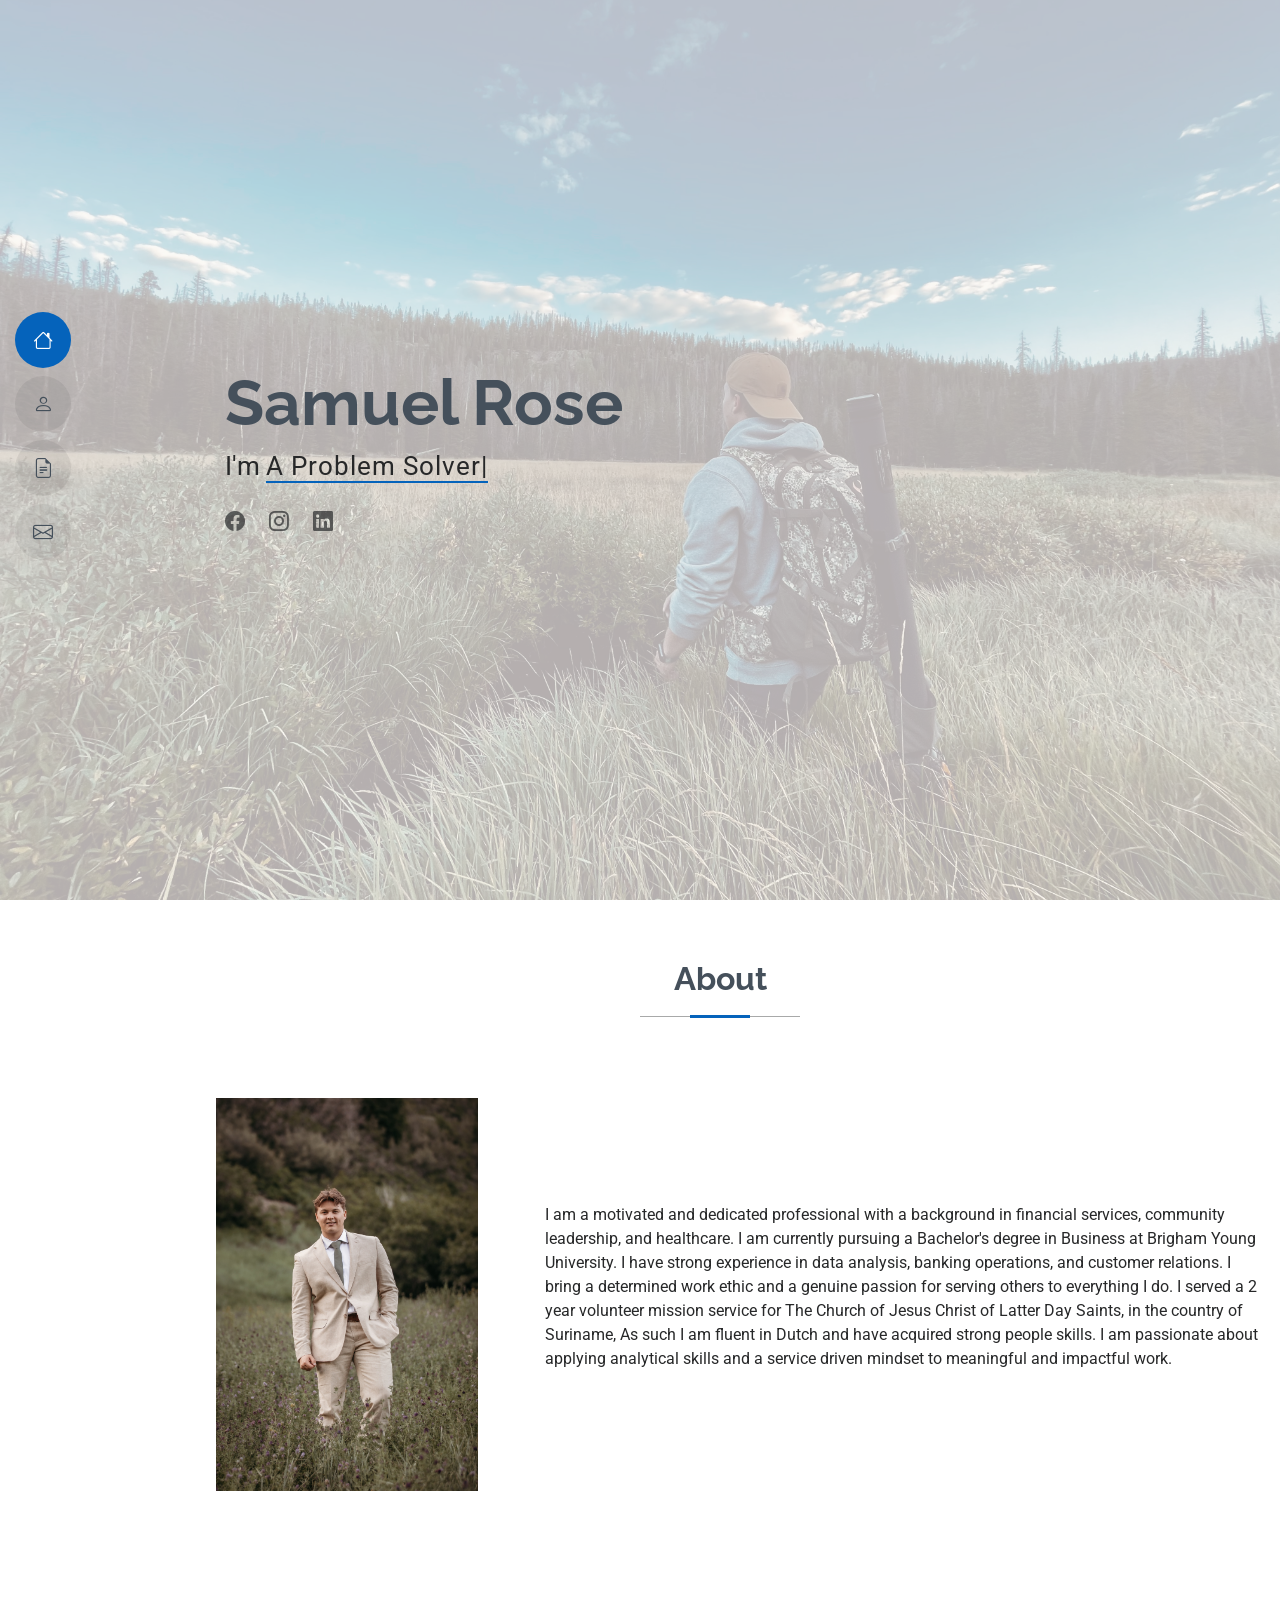
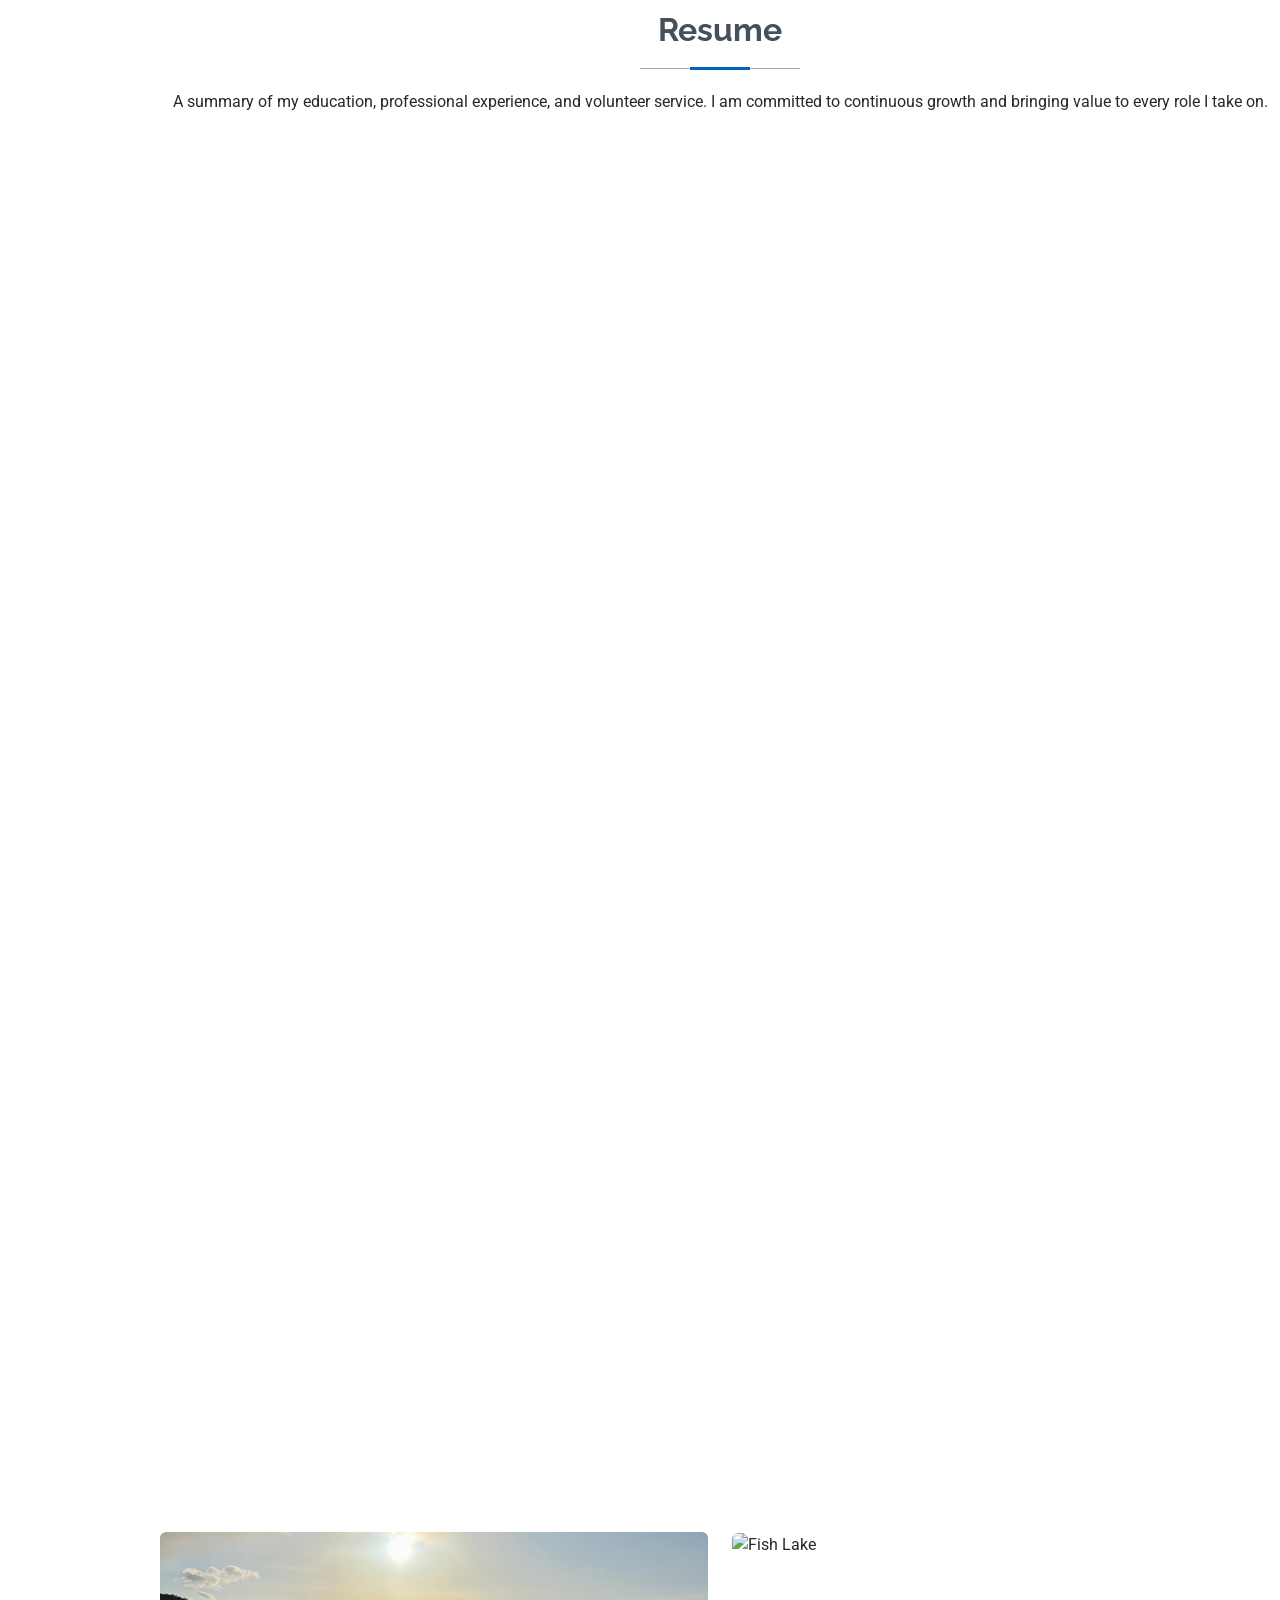
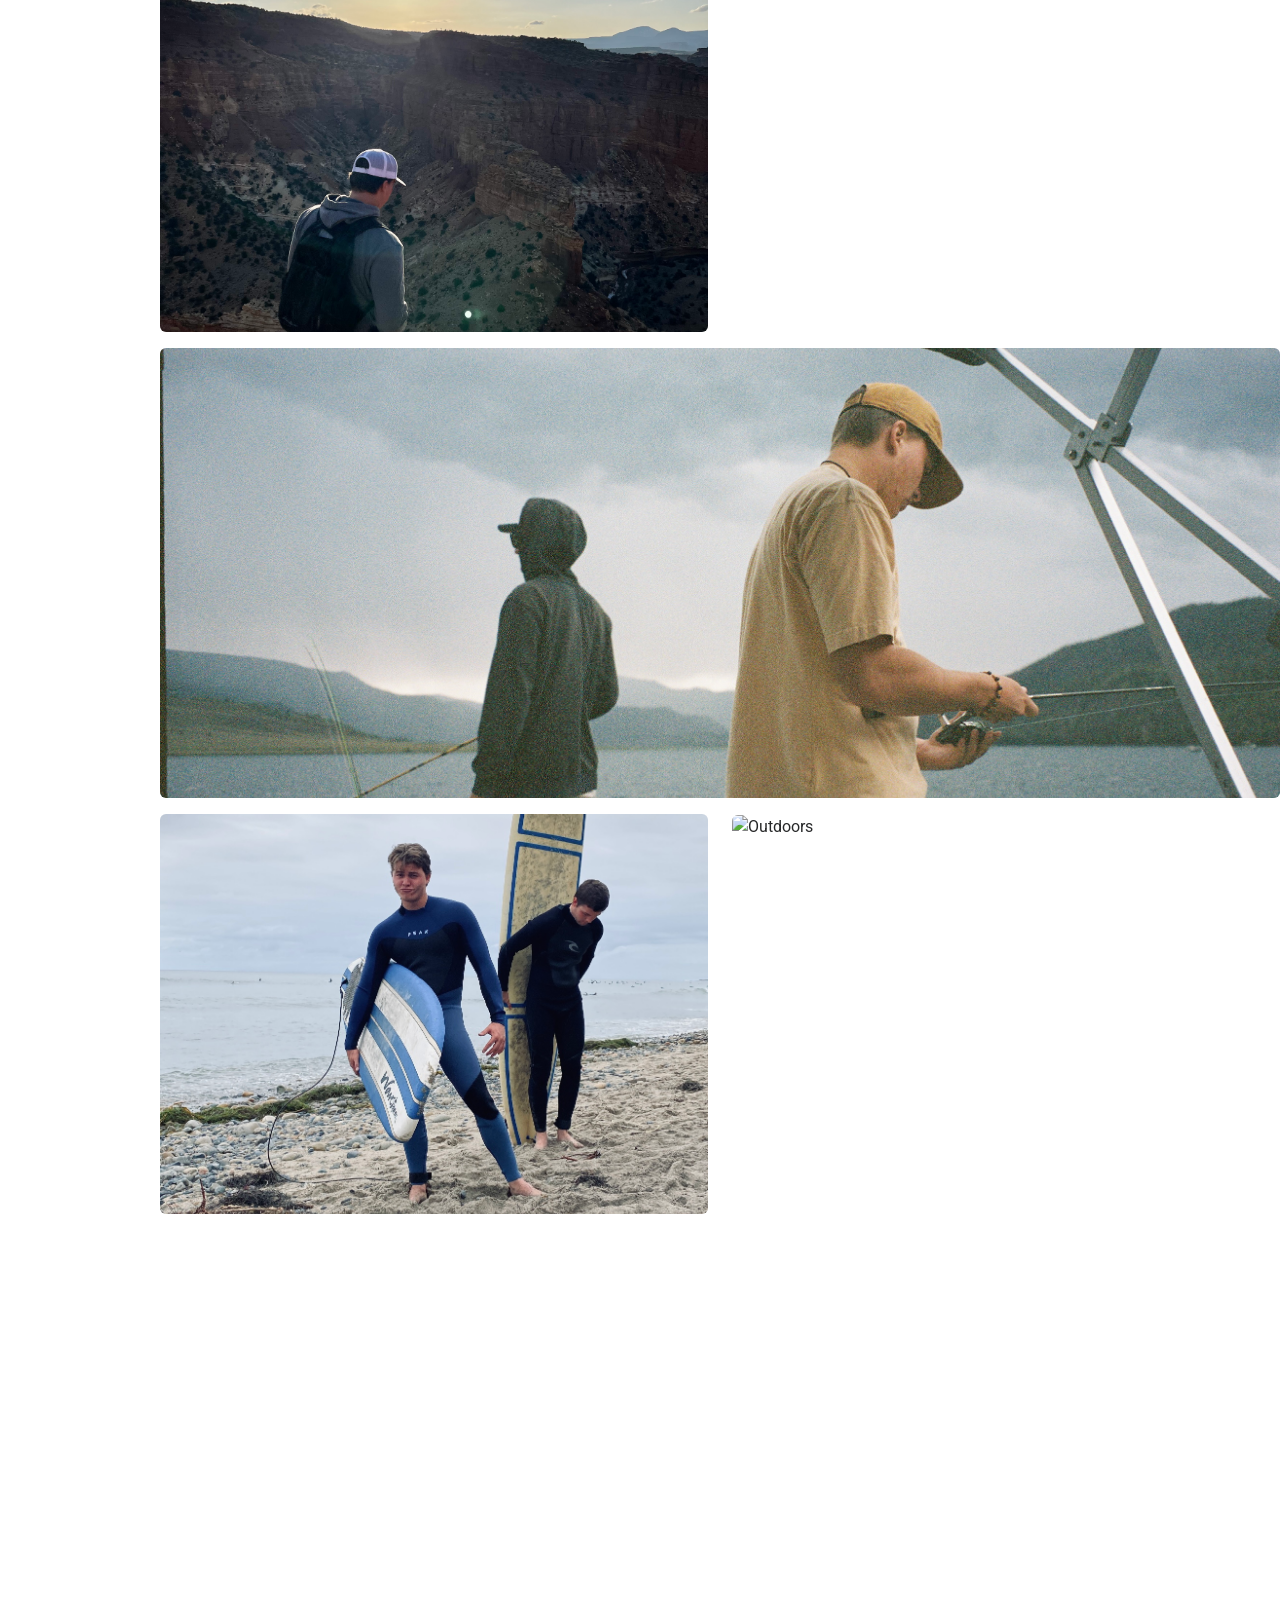
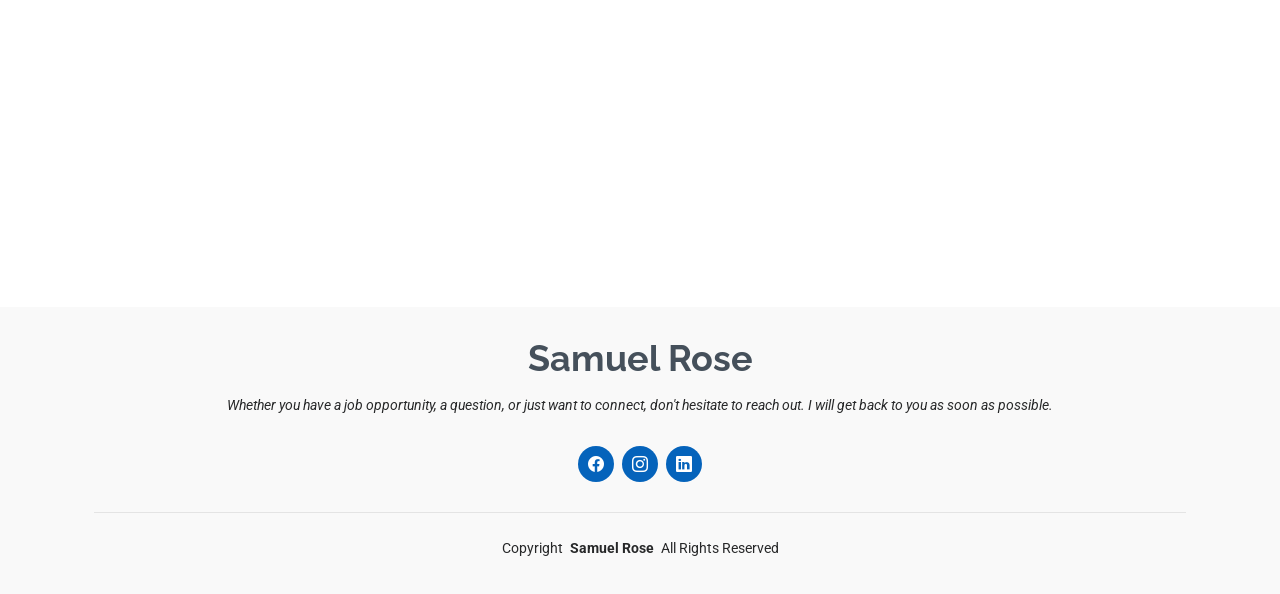
==== commit 3d965391: "Update Open Graph image meta tag" ====
--- a/index.html
+++ b/index.html
@@ -7,6 +7,12 @@
   <title>Index - MyResume Bootstrap Template</title>
   <meta content="" name="description">
   <meta content="" name="keywords">
+  <!-- Open Graph tags — control how the link looks when shared -->
+<meta property="og:title" content="Sam Rose | Information Systems @ BYU">
+<meta property="og:description" content="Personal site and resume for Sam Rose — Information Systems student, fly fisher, and outdoorsman.">
+<meta property="og:image" content="https://indianasam02.github.io/REPONAME/assets/img/pro.JPG">
+<meta property="og:url" content="https://indianasam02.github.io/REPONAME/index.html">
+<meta property="og:type" content="website">
 
   <!-- Favicons -->
   <link href="assets/img/favicon.png" rel="icon">
@@ -529,4 +535,4 @@
 
 </body>
 
-</html>+</html>
